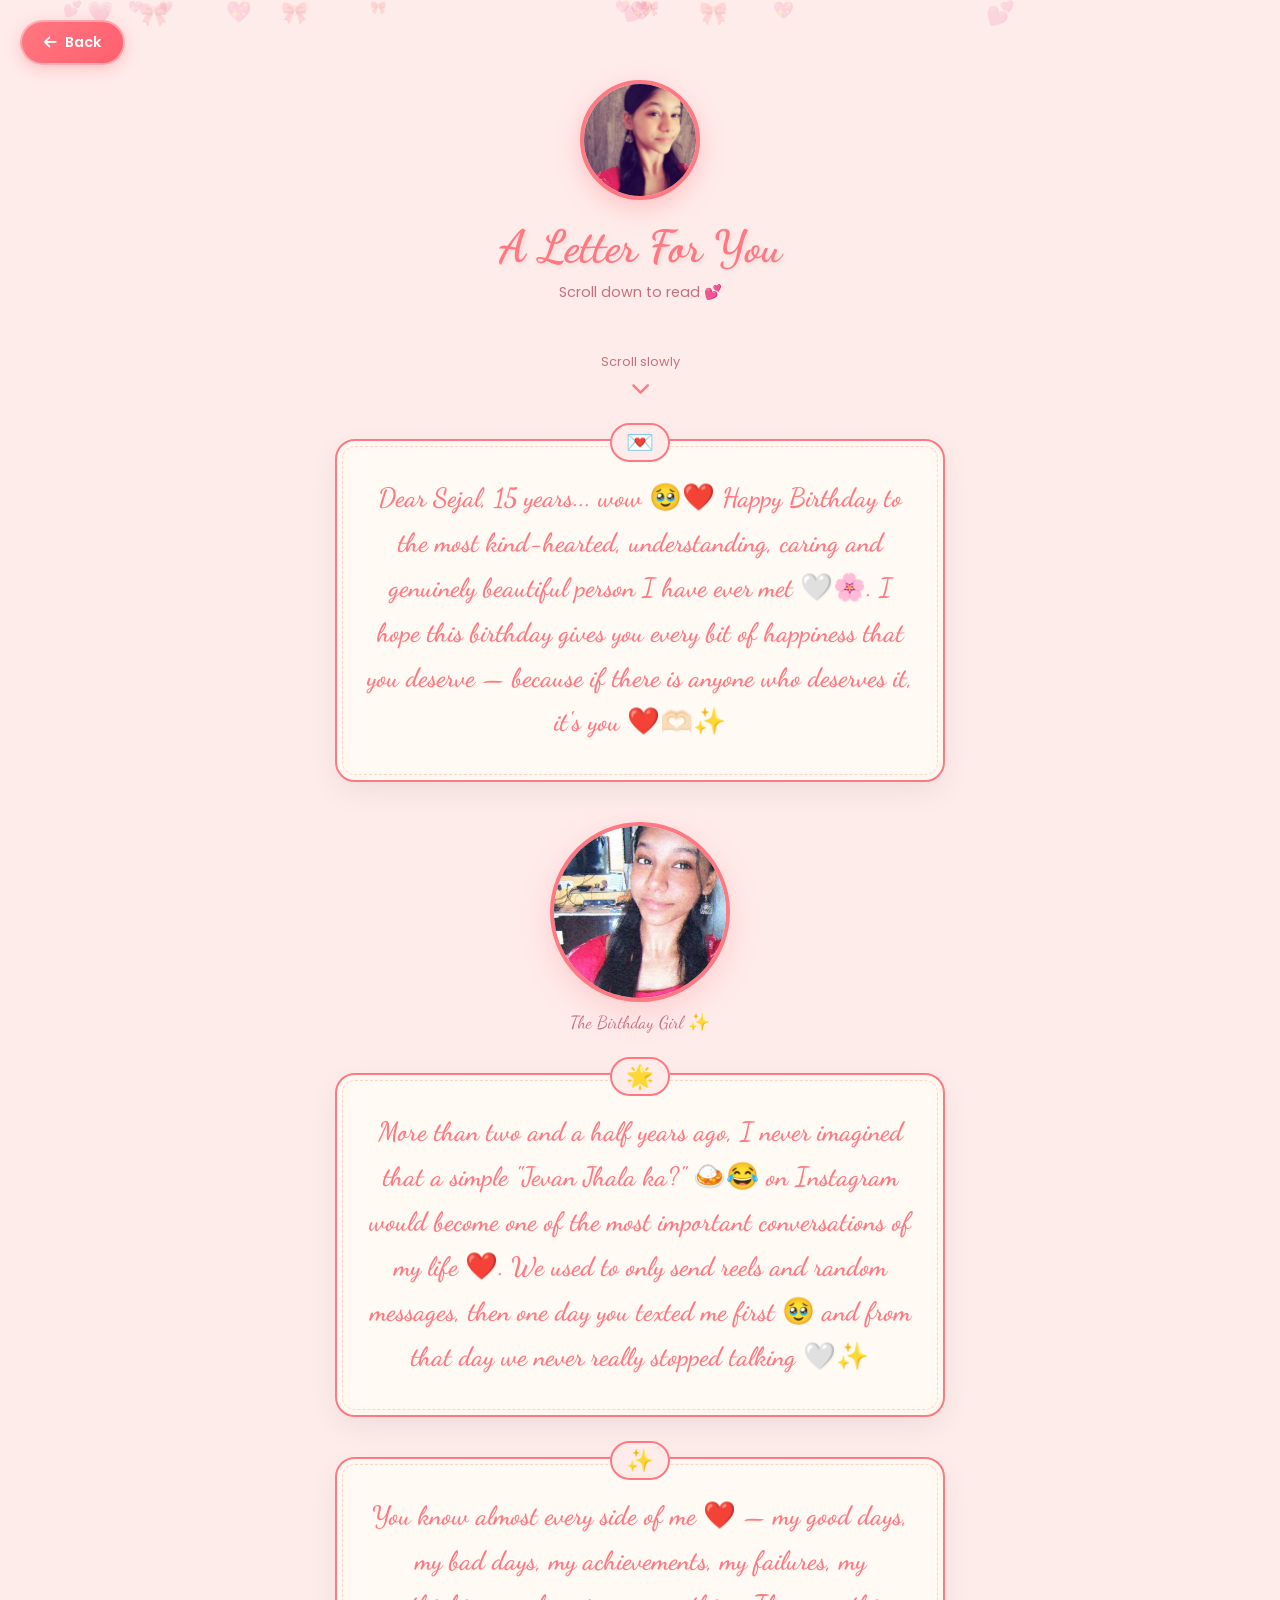
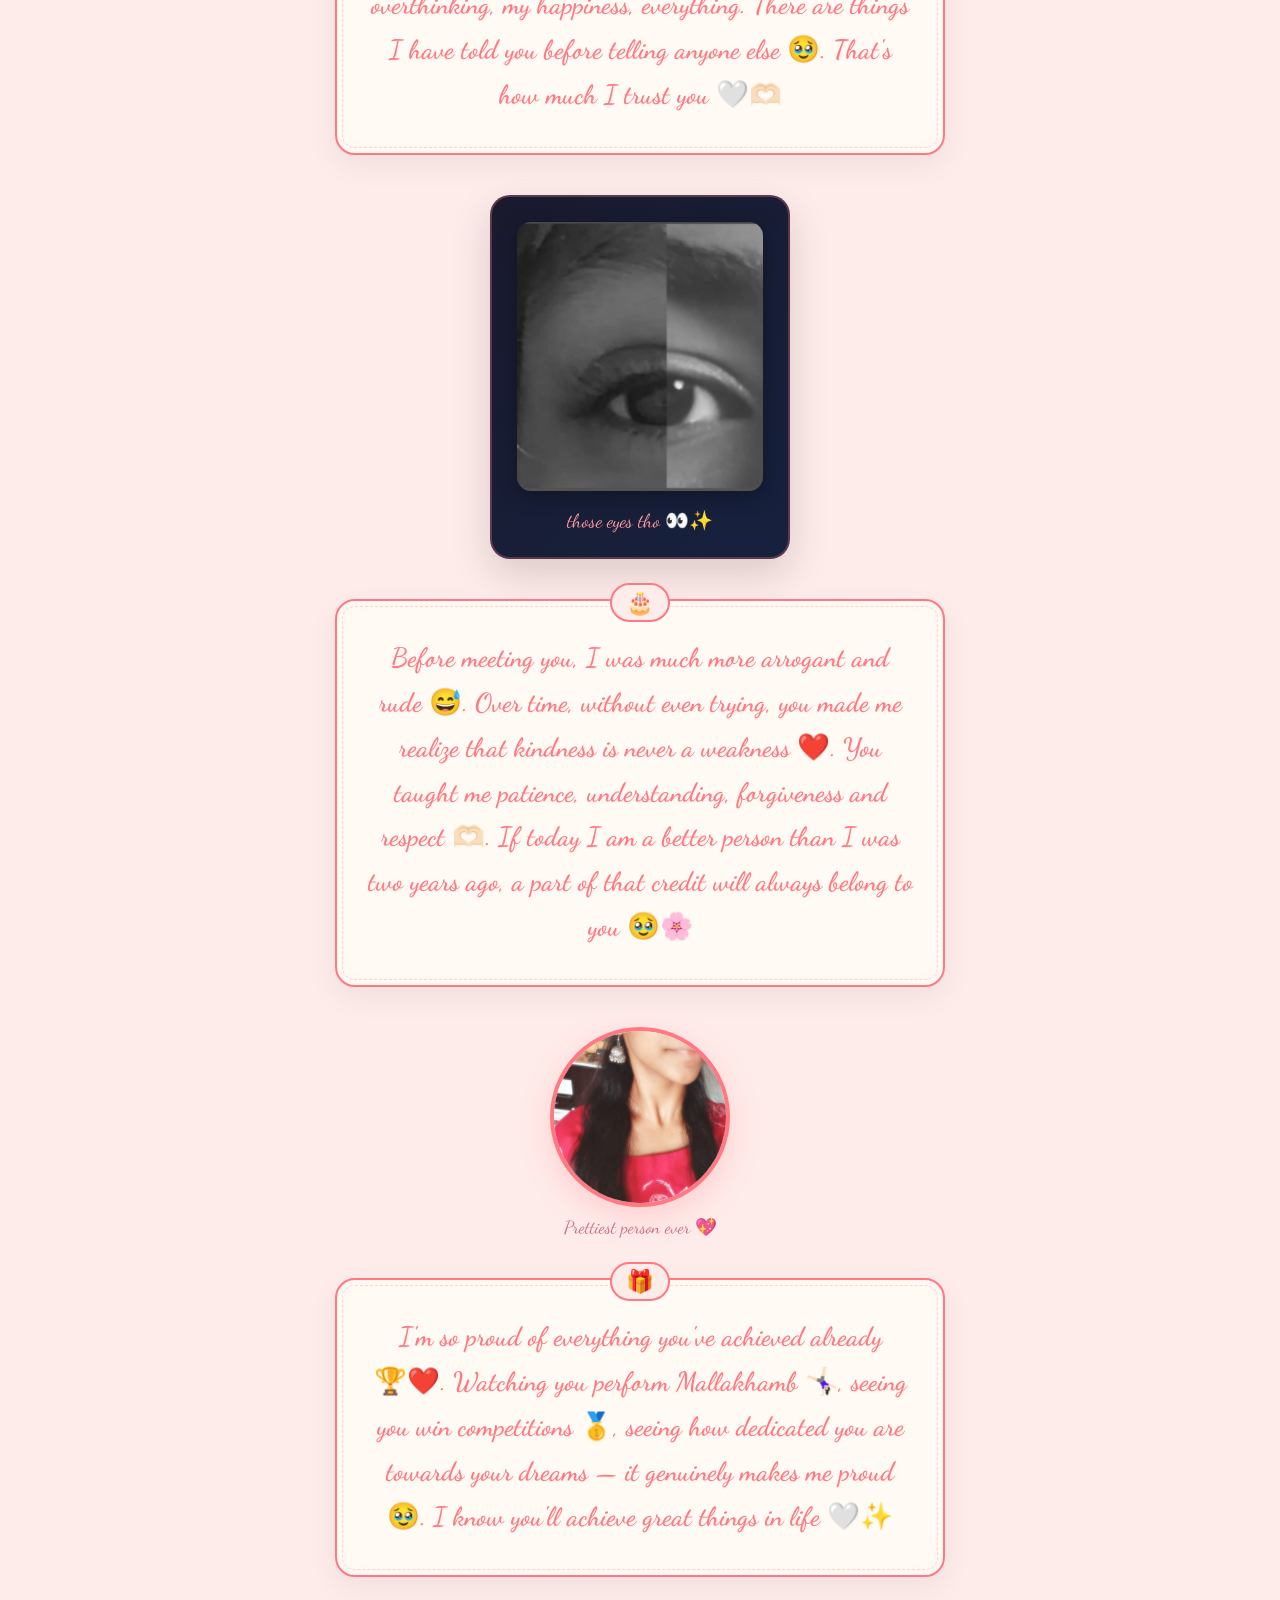
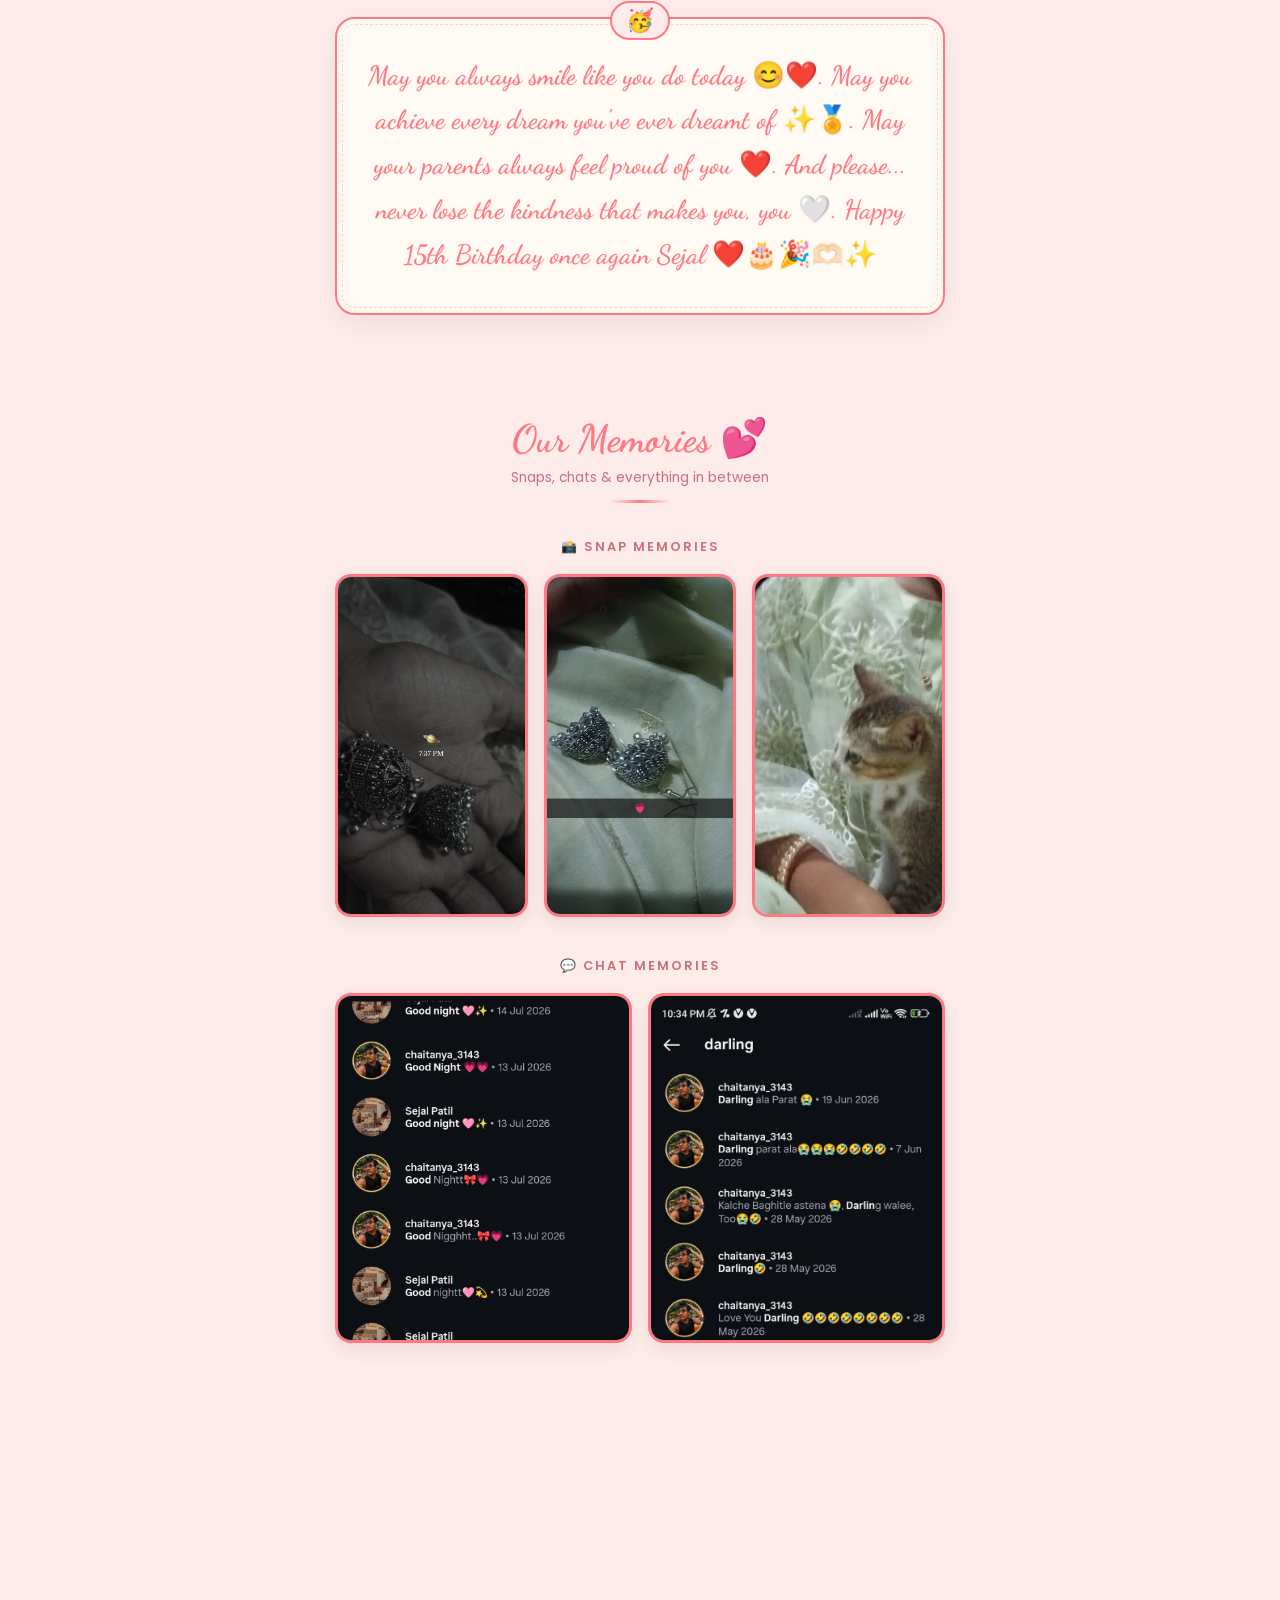
==== letter.html @ d1f0b223 "Add files via upload" ====
<!DOCTYPE html>
<html lang="en">

<head>
    <meta charset="UTF-8">
    <meta name="viewport" content="width=device-width, initial-scale=1.0">
    <meta name="title" content="A Letter For You - Happy Birthday Sejal">
    <meta name="description" content="A heartfelt birthday letter for Sejal">
    <title>A Letter For You 💌</title>
    <link rel="stylesheet" href="https://cdnjs.cloudflare.com/ajax/libs/font-awesome/6.5.1/css/all.min.css"
        integrity="sha512-DTOQO9RWCH3ppGqcWaEA1BIZOC6xxalwEsw9c2QQeAIftl+Vegovlnee1c9QX4TctnWMn13TZye+giMm8e2LwA=="
        crossorigin="anonymous" referrerpolicy="no-referrer" />
    <link
        href="https://fonts.googleapis.com/css2?family=Dancing+Script:wght@500;700&family=Poppins:wght@400;500;600&display=swap"
        rel="stylesheet">
    <style>
        @import url('https://fonts.googleapis.com/css2?family=Coiny&family=Titan+One&display=swap');
        @import url('https://fonts.googleapis.com/css2?family=Nerko+One&family=Sriracha&display=swap');

        * {
            padding: 0;
            margin: 0;
            box-sizing: border-box;
        }

        :root {
            --color-pink: #feecea;
            --color-white: #fff;
            --color-black: #333;
            --color-text-pink: #FF7882;
            --color-heart: #FF7882;
            --color-bg-letter: #fffbf4;
            --color-border: #DACCBF;
        }

        html {
            scroll-behavior: smooth;
        }

        body {
            font-size: 16px;
            margin: 0;
            padding: 0;
            min-height: 100vh;
            background-color: transparent;
            background-image:
                linear-gradient(var(--color-pink), var(--color-pink)),
                linear-gradient(0deg, transparent 24%,
                    rgba(255, 255, 255, 1) 25%, rgba(255, 255, 255, 1) 26%,
                    transparent 27%, transparent 74%,
                    rgba(255, 255, 255, 1) 75%, rgba(255, 255, 255, 1) 76%,
                    transparent 77%, transparent),
                linear-gradient(90deg, transparent 24%,
                    rgba(255, 255, 255, 1) 25%, rgba(255, 255, 255, 1) 26%,
                    transparent 27%, transparent 74%,
                    rgba(255, 255, 255, 1) 75%, rgba(255, 255, 255, 1) 76%,
                    transparent 77%, transparent);
            background-size: 100%, 80px 80px, 80px 80px;
            overflow-x: hidden;
        }

        /* ========== BACK BUTTON ========== */
        .back-btn {
            position: fixed;
            top: 20px;
            left: 20px;
            z-index: 1000;
            display: inline-flex;
            align-items: center;
            gap: 8px;
            padding: 10px 22px;
            background: linear-gradient(135deg, #FF7882, #ff5f6d);
            color: white;
            font-family: 'Poppins', sans-serif;
            font-size: 0.9rem;
            font-weight: 600;
            border-radius: 50px;
            text-decoration: none;
            border: 2px solid rgba(255,255,255,0.4);
            box-shadow: 0 4px 15px rgba(255, 95, 109, 0.3);
            transition: all 0.3s ease;
            backdrop-filter: blur(10px);
        }

        .back-btn:hover {
            transform: scale(1.05) translateX(-3px);
            box-shadow: 0 6px 20px rgba(255, 95, 109, 0.45);
        }

        /* ========== HEADER ========== */
        .letter-header {
            text-align: center;
            padding: 80px 20px 40px;
            opacity: 0;
            transform: translateY(30px);
            animation: fadeInDown 1s 0.3s forwards ease-out;
        }

        @keyframes fadeInDown {
            to {
                opacity: 1;
                transform: translateY(0);
            }
        }

        .letter-header .header-photo {
            width: 120px;
            height: 120px;
            border-radius: 50%;
            overflow: hidden;
            margin: 0 auto 20px;
            border: 4px solid var(--color-text-pink);
            box-shadow: 0 8px 25px rgba(255, 120, 130, 0.35);
        }

        .letter-header .header-photo img {
            width: 100%;
            height: 100%;
            object-fit: cover;
            object-position: center 20%;
        }

        .letter-header h1 {
            font-family: 'Dancing Script', cursive;
            font-size: 2.8rem;
            color: var(--color-text-pink);
            text-shadow: 2px 2px 4px rgba(0, 0, 0, 0.08);
            margin-bottom: 8px;
        }

        .letter-header .subtitle {
            font-family: 'Poppins', sans-serif;
            font-size: 0.9rem;
            color: #c9707a;
            font-weight: 400;
        }

        /* ========== SCROLL INDICATOR ========== */
        .scroll-indicator {
            text-align: center;
            padding: 10px 0 40px;
            opacity: 0;
            animation: fadeInDown 1s 1s forwards;
        }

        .scroll-indicator span {
            font-family: 'Poppins', sans-serif;
            font-size: 0.8rem;
            color: #c9707a;
            display: block;
            margin-bottom: 8px;
        }

        .scroll-indicator i {
            color: var(--color-text-pink);
            font-size: 1.2rem;
            animation: bounceDown 1.5s ease-in-out infinite;
        }

        @keyframes bounceDown {
            0%, 100% { transform: translateY(0); }
            50% { transform: translateY(8px); }
        }

        /* ========== LETTER CONTAINER ========== */
        .letter-container {
            max-width: 650px;
            margin: 0 auto;
            padding: 0 20px 40px;
        }

        /* ========== LETTER PARAGRAPHS ========== */
        .letter-paragraph {
            background: var(--color-bg-letter);
            border: 2px solid var(--color-text-pink);
            border-radius: 20px;
            padding: 35px 30px;
            margin-bottom: 40px;
            position: relative;
            box-shadow:
                inset 0 0 30px rgba(255, 120, 130, 0.04),
                0 10px 30px rgba(0, 0, 0, 0.06);
            outline: 1px dashed rgba(255, 120, 130, 0.3);
            outline-offset: -8px;

            /* Initially hidden */
            opacity: 0;
            transform: translateY(60px) scale(0.95);
            transition: opacity 0.8s cubic-bezier(0.25, 0.46, 0.45, 0.94),
                        transform 0.8s cubic-bezier(0.25, 0.46, 0.45, 0.94);
        }

        .letter-paragraph.visible {
            opacity: 1;
            transform: translateY(0) scale(1);
        }

        .letter-paragraph .para-emoji {
            position: absolute;
            top: -18px;
            left: 50%;
            transform: translateX(-50%);
            background: var(--color-pink);
            padding: 4px 14px;
            border-radius: 50px;
            font-size: 1.4rem;
            border: 2px solid var(--color-text-pink);
        }

        .letter-paragraph .letter-text {
            font-family: 'Dancing Script', cursive;
            font-size: 1.65rem;
            line-height: 1.7;
            color: var(--color-text-pink);
            font-weight: 600;
            text-align: center;
            text-shadow: 1px 1px 2px rgba(0, 0, 0, 0.04);
        }

        /* Individual word reveal within paragraphs */
        .letter-word {
            display: inline-block;
            opacity: 0;
            transform: translateY(15px);
            transition: opacity 0.5s ease, transform 0.5s ease;
        }

        .letter-word.word-visible {
            opacity: 1;
            transform: translateY(0);
        }

        /* ========== INLINE PHOTO (between paragraphs) ========== */
        .letter-photo {
            display: flex;
            justify-content: center;
            align-items: center;
            margin-bottom: 40px;
            opacity: 0;
            transform: translateY(50px) scale(0.9);
            transition: opacity 0.8s ease, transform 0.8s ease;
        }

        .letter-photo.visible {
            opacity: 1;
            transform: translateY(0) scale(1);
        }

        .letter-photo .photo-frame {
            position: relative;
            display: inline-block;
        }

        .letter-photo .photo-circle {
            width: 180px;
            height: 180px;
            border-radius: 50%;
            overflow: hidden;
            border: 4px solid var(--color-text-pink);
            box-shadow: 0 10px 30px rgba(255, 120, 130, 0.25);
        }

        .letter-photo .photo-circle img {
            width: 100%;
            height: 100%;
            object-fit: cover;
            object-position: center 20%;
        }

        .letter-photo .photo-label {
            display: block;
            text-align: center;
            font-family: 'Dancing Script', cursive;
            font-size: 1.1rem;
            color: #c9707a;
            margin-top: 10px;
        }

        /* ========== EYE TREND SPECIAL ========== */
        .eye-trend-section {
            display: flex;
            justify-content: center;
            align-items: center;
            margin-bottom: 40px;
            opacity: 0;
            transform: translateY(50px);
            transition: opacity 0.8s ease, transform 0.8s ease;
        }

        .eye-trend-section.visible {
            opacity: 1;
            transform: translateY(0);
        }

        .eye-trend-card {
            background: linear-gradient(135deg, #1a1a2e, #16213e);
            border-radius: 20px;
            padding: 25px;
            text-align: center;
            border: 2px solid rgba(255, 120, 130, 0.3);
            box-shadow: 0 15px 40px rgba(0, 0, 0, 0.15);
            max-width: 300px;
            width: 100%;
        }

        .eye-trend-card .eye-img {
            width: 100%;
            border-radius: 14px;
            margin-bottom: 14px;
            box-shadow: 0 5px 20px rgba(0, 0, 0, 0.3);
        }

        .eye-trend-card .eye-caption {
            font-family: 'Dancing Script', cursive;
            font-size: 1.2rem;
            color: #ff9a9e;
        }

        /* ========== MEMORIES SECTION ========== */
        .memories-section {
            max-width: 650px;
            margin: 0 auto;
            padding: 20px 20px 40px;
        }

        .memories-title {
            text-align: center;
            margin-bottom: 35px;
            opacity: 0;
            transform: translateY(40px);
            transition: opacity 0.8s ease, transform 0.8s ease;
        }

        .memories-title.visible {
            opacity: 1;
            transform: translateY(0);
        }

        .memories-title h2 {
            font-family: 'Dancing Script', cursive;
            font-size: 2.4rem;
            color: var(--color-text-pink);
            margin-bottom: 6px;
        }

        .memories-title p {
            font-family: 'Poppins', sans-serif;
            font-size: 0.85rem;
            color: #c9707a;
        }

        .memories-title .title-line {
            width: 60px;
            height: 3px;
            background: linear-gradient(90deg, transparent, var(--color-text-pink), transparent);
            margin: 12px auto 0;
            border-radius: 2px;
        }

        /* --- Snap memories row --- */
        .memories-subtitle {
            font-family: 'Poppins', sans-serif;
            font-size: 0.8rem;
            font-weight: 600;
            color: #c9707a;
            text-transform: uppercase;
            letter-spacing: 2px;
            text-align: center;
            margin-bottom: 18px;
            opacity: 0;
            transform: translateY(30px);
            transition: opacity 0.6s ease, transform 0.6s ease;
        }

        .memories-subtitle.visible {
            opacity: 1;
            transform: translateY(0);
        }

        .memories-grid {
            display: grid;
            gap: 16px;
            margin-bottom: 40px;
        }

        .memories-grid.snaps-grid {
            grid-template-columns: repeat(3, 1fr);
        }

        .memories-grid.chats-grid {
            grid-template-columns: repeat(2, 1fr);
        }

        .memory-card {
            border-radius: 16px;
            overflow: hidden;
            border: 3px solid var(--color-text-pink);
            box-shadow: 0 6px 20px rgba(0, 0, 0, 0.08);
            background: white;
            opacity: 0;
            transform: translateY(40px) scale(0.92);
            transition: opacity 0.6s ease, transform 0.6s ease, box-shadow 0.3s ease;
        }

        .memory-card.visible {
            opacity: 1;
            transform: translateY(0) scale(1);
        }

        .memory-card:hover {
            box-shadow: 0 10px 30px rgba(255, 120, 130, 0.25);
            transform: translateY(-4px) scale(1.02);
        }

        .memory-card img {
            width: 100%;
            height: 100%;
            object-fit: cover;
            display: block;
        }

        .memory-card.snap-card {
            aspect-ratio: 9/16;
        }

        .memory-card.chat-card {
            aspect-ratio: auto;
            max-height: 350px;
        }

        .memory-card.chat-card img {
            object-position: top;
        }

        /* ========== CLOSING SECTION ========== */
        .letter-closing {
            text-align: center;
            padding: 20px 0 60px;
            opacity: 0;
            transform: translateY(40px);
            transition: opacity 0.8s ease, transform 0.8s ease;
        }

        .letter-closing.visible {
            opacity: 1;
            transform: translateY(0);
        }

        .letter-closing .heart-divider {
            font-size: 1.6rem;
            color: var(--color-heart);
            margin-bottom: 15px;
            animation: scaleHeart 1s infinite linear;
        }

        @keyframes scaleHeart {
            50% { transform: scale(1.2); }
        }

        .letter-closing .sign-off {
            font-family: 'Dancing Script', cursive;
            font-size: 2rem;
            color: var(--color-text-pink);
            margin-bottom: 8px;
        }

        .letter-closing .sign-name {
            font-family: 'Poppins', sans-serif;
            font-size: 0.9rem;
            color: #c9707a;
            font-weight: 500;
        }

        /* ========== FLOATING DECORATIONS ========== */
        .floating-hearts {
            position: fixed;
            top: 0;
            left: 0;
            width: 100%;
            height: 100%;
            pointer-events: none;
            z-index: 0;
            overflow: hidden;
        }

        .floating-heart {
            position: absolute;
            font-size: 1rem;
            opacity: 0.15;
            animation: floatUp linear infinite;
        }

        @keyframes floatUp {
            0% {
                transform: translateY(100vh) rotate(0deg);
                opacity: 0;
            }
            10% {
                opacity: 0.15;
            }
            90% {
                opacity: 0.15;
            }
            100% {
                transform: translateY(-10vh) rotate(360deg);
                opacity: 0;
            }
        }

        /* ========== PROGRESS BAR ========== */
        .progress-bar {
            position: fixed;
            top: 0;
            left: 0;
            width: 0%;
            height: 3px;
            background: linear-gradient(90deg, #FF7882, #ff5f6d, #ff9a9e);
            z-index: 999;
            transition: width 0.1s linear;
        }

        /* ========== RESPONSIVE ========== */
        @media screen and (max-width: 658px) {
            .letter-header {
                padding: 70px 15px 30px;
            }

            .letter-header h1 {
                font-size: 2.2rem;
            }

            .letter-header .header-photo {
                width: 100px;
                height: 100px;
            }

            .letter-paragraph {
                padding: 30px 22px;
                margin-bottom: 32px;
                border-radius: 16px;
            }

            .letter-paragraph .letter-text {
                font-size: 1.4rem;
                line-height: 1.55;
            }

            .back-btn {
                top: 14px;
                left: 14px;
                padding: 8px 16px;
                font-size: 0.8rem;
            }

            .letter-container {
                padding: 0 14px 30px;
            }

            .letter-photo .photo-circle {
                width: 140px;
                height: 140px;
            }

            .letter-photo .photo-label {
                font-size: 1rem;
            }

            .eye-trend-card {
                max-width: 250px;
                padding: 18px;
            }

            .eye-trend-card .eye-caption {
                font-size: 1.05rem;
            }

            .memories-section {
                padding: 10px 14px 30px;
            }

            .memories-title h2 {
                font-size: 2rem;
            }

            .memories-grid.snaps-grid {
                grid-template-columns: repeat(3, 1fr);
                gap: 10px;
            }

            .memories-grid.chats-grid {
                grid-template-columns: repeat(2, 1fr);
                gap: 10px;
            }

            .memory-card {
                border-width: 2px;
                border-radius: 12px;
            }

            .memory-card.chat-card {
                max-height: 280px;
            }

            .letter-closing .sign-off {
                font-size: 1.7rem;
            }
        }

        @media screen and (max-width: 380px) {
            .letter-paragraph {
                padding: 25px 16px;
            }

            .letter-paragraph .letter-text {
                font-size: 1.25rem;
                line-height: 1.5;
            }

            .letter-photo .photo-circle {
                width: 120px;
                height: 120px;
            }

            .memories-grid.chats-grid {
                grid-template-columns: 1fr;
            }

            .memory-card.chat-card {
                max-height: 300px;
            }
        }
    </style>
</head>

<body>
    <!-- Progress bar -->
    <div class="progress-bar" id="progressBar"></div>

    <!-- Back button -->
    <a href="index.html" class="back-btn" id="back-btn">
        <i class="fa-solid fa-arrow-left"></i>
        <span>Back</span>
    </a>

    <!-- Floating hearts background -->
    <div class="floating-hearts" id="floatingHearts"></div>

    <!-- Header with her photo -->
    <div class="letter-header">
        <div class="header-photo">
            <img src="images/unnamed.jpeg" alt="Sejal">
        </div>
        <h1>A Letter For You</h1>
        <p class="subtitle">Scroll down to read 💕</p>
    </div>

    <!-- Scroll indicator -->
    <div class="scroll-indicator" id="scrollIndicator">
        <span>Scroll slowly</span>
        <i class="fa-solid fa-chevron-down"></i>
    </div>

    <!-- Letter Content -->
    <div class="letter-container" id="letterContainer">

        <div class="letter-paragraph" data-delay="0">
            <div class="para-emoji">💌</div>
            <p class="letter-text">
                Dear Sejal, 15 years... wow 🥹❤️ Happy Birthday to the most kind-hearted, understanding, caring and genuinely beautiful person I have ever met 🤍🌸. I hope this birthday gives you every bit of happiness that you deserve — because if there is anyone who deserves it, it's you ❤️🫶🏻✨
            </p>
        </div>

        <!-- Her photo 1 -->
        <div class="letter-photo reveal-item">
            <div class="photo-frame">
                <div class="photo-circle">
                    <img src="images/image_her1.jpeg" alt="Sejal">
                </div>
                <span class="photo-label">The Birthday Girl ✨</span>
            </div>
        </div>

        <div class="letter-paragraph" data-delay="100">
            <div class="para-emoji">🌟</div>
            <p class="letter-text">
                More than two and a half years ago, I never imagined that a simple "Jevan Jhala ka?" 🍛😂 on Instagram would become one of the most important conversations of my life ❤️. We used to only send reels and random messages, then one day you texted me first 🥹 and from that day we never really stopped talking 🤍✨
            </p>
        </div>

        <div class="letter-paragraph" data-delay="200">
            <div class="para-emoji">✨</div>
            <p class="letter-text">
                You know almost every side of me ❤️ — my good days, my bad days, my achievements, my failures, my overthinking, my happiness, everything. There are things I have told you before telling anyone else 🥹. That's how much I trust you 🤍🫶🏻
            </p>
        </div>

        <!-- Eye trend -->
        <div class="eye-trend-section reveal-item">
            <div class="eye-trend-card">
                <img src="images/eye_trend.jpeg" alt="Eye Trend" class="eye-img">
                <p class="eye-caption">those eyes tho 👀✨</p>
            </div>
        </div>

        <div class="letter-paragraph" data-delay="300">
            <div class="para-emoji">🎂</div>
            <p class="letter-text">
                Before meeting you, I was much more arrogant and rude 😅. Over time, without even trying, you made me realize that kindness is never a weakness ❤️. You taught me patience, understanding, forgiveness and respect 🫶🏻. If today I am a better person than I was two years ago, a part of that credit will always belong to you 🥹🌸
            </p>
        </div>

        <!-- Her photo 2 -->
        <div class="letter-photo reveal-item">
            <div class="photo-frame">
                <div class="photo-circle">
                    <img src="images/image_her2.jpeg" alt="Sejal" style="object-position: center 30%;">
                </div>
                <span class="photo-label">Prettiest person ever 💖</span>
            </div>
        </div>

        <div class="letter-paragraph" data-delay="400">
            <div class="para-emoji">🎁</div>
            <p class="letter-text">
                I'm so proud of everything you've achieved already 🏆❤️. Watching you perform Mallakhamb 🤸🏻‍♀️, seeing you win competitions 🥇, seeing how dedicated you are towards your dreams — it genuinely makes me proud 🥹. I know you'll achieve great things in life 🤍✨
            </p>
        </div>

        <div class="letter-paragraph" data-delay="500">
            <div class="para-emoji">🥳</div>
            <p class="letter-text">
                May you always smile like you do today 😊❤️. May you achieve every dream you've ever dreamt of ✨🏅. May your parents always feel proud of you ❤️. And please... never lose the kindness that makes you, you 🤍. Happy 15th Birthday once again Sejal ❤️🎂🎉🫶🏻✨
            </p>
        </div>

    </div>

    <!-- ========== MEMORIES SECTION ========== -->
    <div class="memories-section" id="memoriesSection">

        <div class="memories-title reveal-item">
            <h2>Our Memories 💕</h2>
            <p>Snaps, chats & everything in between</p>
            <div class="title-line"></div>
        </div>

        <!-- Snaps -->
        <p class="memories-subtitle reveal-item">📸 Snap Memories</p>
        <div class="memories-grid snaps-grid">
            <div class="memory-card snap-card reveal-item">
                <img src="images/snap1.jpeg" alt="Snap memory">
            </div>
            <div class="memory-card snap-card reveal-item">
                <img src="images/snap2.jpeg" alt="Snap memory">
            </div>
            <div class="memory-card snap-card reveal-item">
                <img src="images/snap3.jpeg" alt="Snap memory">
            </div>
        </div>

        <!-- Chats -->
        <p class="memories-subtitle reveal-item">💬 Chat Memories</p>
        <div class="memories-grid chats-grid">
            <div class="memory-card chat-card reveal-item">
                <img src="images/chat1.jpeg" alt="Chat memory">
            </div>
            <div class="memory-card chat-card reveal-item">
                <img src="images/chat2.jpeg" alt="Chat memory">
            </div>
            <div class="memory-card chat-card reveal-item">
                <img src="images/chat3.jpeg" alt="Chat memory">
            </div>
            <div class="memory-card chat-card reveal-item">
                <img src="images/chat4.jpeg" alt="Chat memory">
            </div>
        </div>

    </div>

    <!-- Closing -->
    <div class="letter-closing" id="letterClosing">
        <div class="heart-divider">
            <i class="fa-solid fa-heart"></i>
            <i class="fa-solid fa-heart"></i>
            <i class="fa-solid fa-heart"></i>
        </div>
        <p class="sign-off">Take care of yourself, small girl 😭🤏❤️</p>
        <p class="sign-name">— Your annoying best friend ❤️🥹🫶🏻🤍</p>
    </div>

    <script>
        // ============ FLOATING HEARTS ============
        const heartsContainer = document.getElementById('floatingHearts');
        const heartEmojis = ['💗', '💖', '💕', '💛', '🌸', '✨', '🎀'];

        for (let i = 0; i < 15; i++) {
            const heart = document.createElement('div');
            heart.classList.add('floating-heart');
            heart.textContent = heartEmojis[Math.floor(Math.random() * heartEmojis.length)];
            heart.style.left = Math.random() * 100 + '%';
            heart.style.animationDuration = (12 + Math.random() * 18) + 's';
            heart.style.animationDelay = (Math.random() * 10) + 's';
            heart.style.fontSize = (0.7 + Math.random() * 0.8) + 'rem';
            heartsContainer.appendChild(heart);
        }

        // ============ PROGRESS BAR ============
        const progressBar = document.getElementById('progressBar');

        window.addEventListener('scroll', () => {
            const scrollTop = window.scrollY;
            const docHeight = document.documentElement.scrollHeight - window.innerHeight;
            const scrollPercent = docHeight > 0 ? (scrollTop / docHeight) * 100 : 0;
            progressBar.style.width = scrollPercent + '%';
        });

        // ============ SCROLL REVEAL: PARAGRAPHS ============
        const paragraphs = document.querySelectorAll('.letter-paragraph');
        const closing = document.getElementById('letterClosing');
        const scrollIndicator = document.getElementById('scrollIndicator');

        function wrapWordsInSpans(paragraph) {
            const textEl = paragraph.querySelector('.letter-text');
            if (!textEl || textEl.dataset.wrapped) return;

            const text = textEl.innerHTML;
            const words = text.split(/(\s+)/);
            let html = '';
            let wordIndex = 0;

            words.forEach(word => {
                const trimmed = word.trim();
                if (trimmed === '') {
                    html += word;
                } else {
                    html += `<span class="letter-word" style="transition-delay: ${wordIndex * 60}ms">${word}</span>`;
                    wordIndex++;
                }
            });

            textEl.innerHTML = html;
            textEl.dataset.wrapped = 'true';
        }

        function revealWords(paragraph) {
            const words = paragraph.querySelectorAll('.letter-word');
            words.forEach(word => {
                word.classList.add('word-visible');
            });
        }

        // Wrap all words on load
        paragraphs.forEach(wrapWordsInSpans);

        // ============ UNIFIED INTERSECTION OBSERVER ============
        const revealObserverOptions = {
            root: null,
            rootMargin: '0px 0px -60px 0px',
            threshold: 0.1
        };

        const revealObserver = new IntersectionObserver((entries) => {
            entries.forEach(entry => {
                if (entry.isIntersecting) {
                    const el = entry.target;
                    const delay = parseInt(el.dataset.delay) || 0;

                    setTimeout(() => {
                        el.classList.add('visible');

                        // If it's a letter paragraph, reveal words
                        if (el.classList.contains('letter-paragraph')) {
                            setTimeout(() => revealWords(el), 300);
                        }
                    }, delay);

                    revealObserver.unobserve(el);
                }
            });
        }, revealObserverOptions);

        // Observe letter paragraphs
        paragraphs.forEach(para => revealObserver.observe(para));

        // Observe all generic reveal items (photos, eye trend, memories, etc.)
        document.querySelectorAll('.reveal-item').forEach(item => {
            revealObserver.observe(item);
        });

        // Observe closing section
        revealObserver.observe(closing);

        // Hide scroll indicator after first scroll
        let hasScrolled = false;
        window.addEventListener('scroll', () => {
            if (!hasScrolled && window.scrollY > 50) {
                hasScrolled = true;
                scrollIndicator.style.opacity = '0';
                scrollIndicator.style.transition = 'opacity 0.5s ease';
            }
        });
    </script>
</body>

</html>
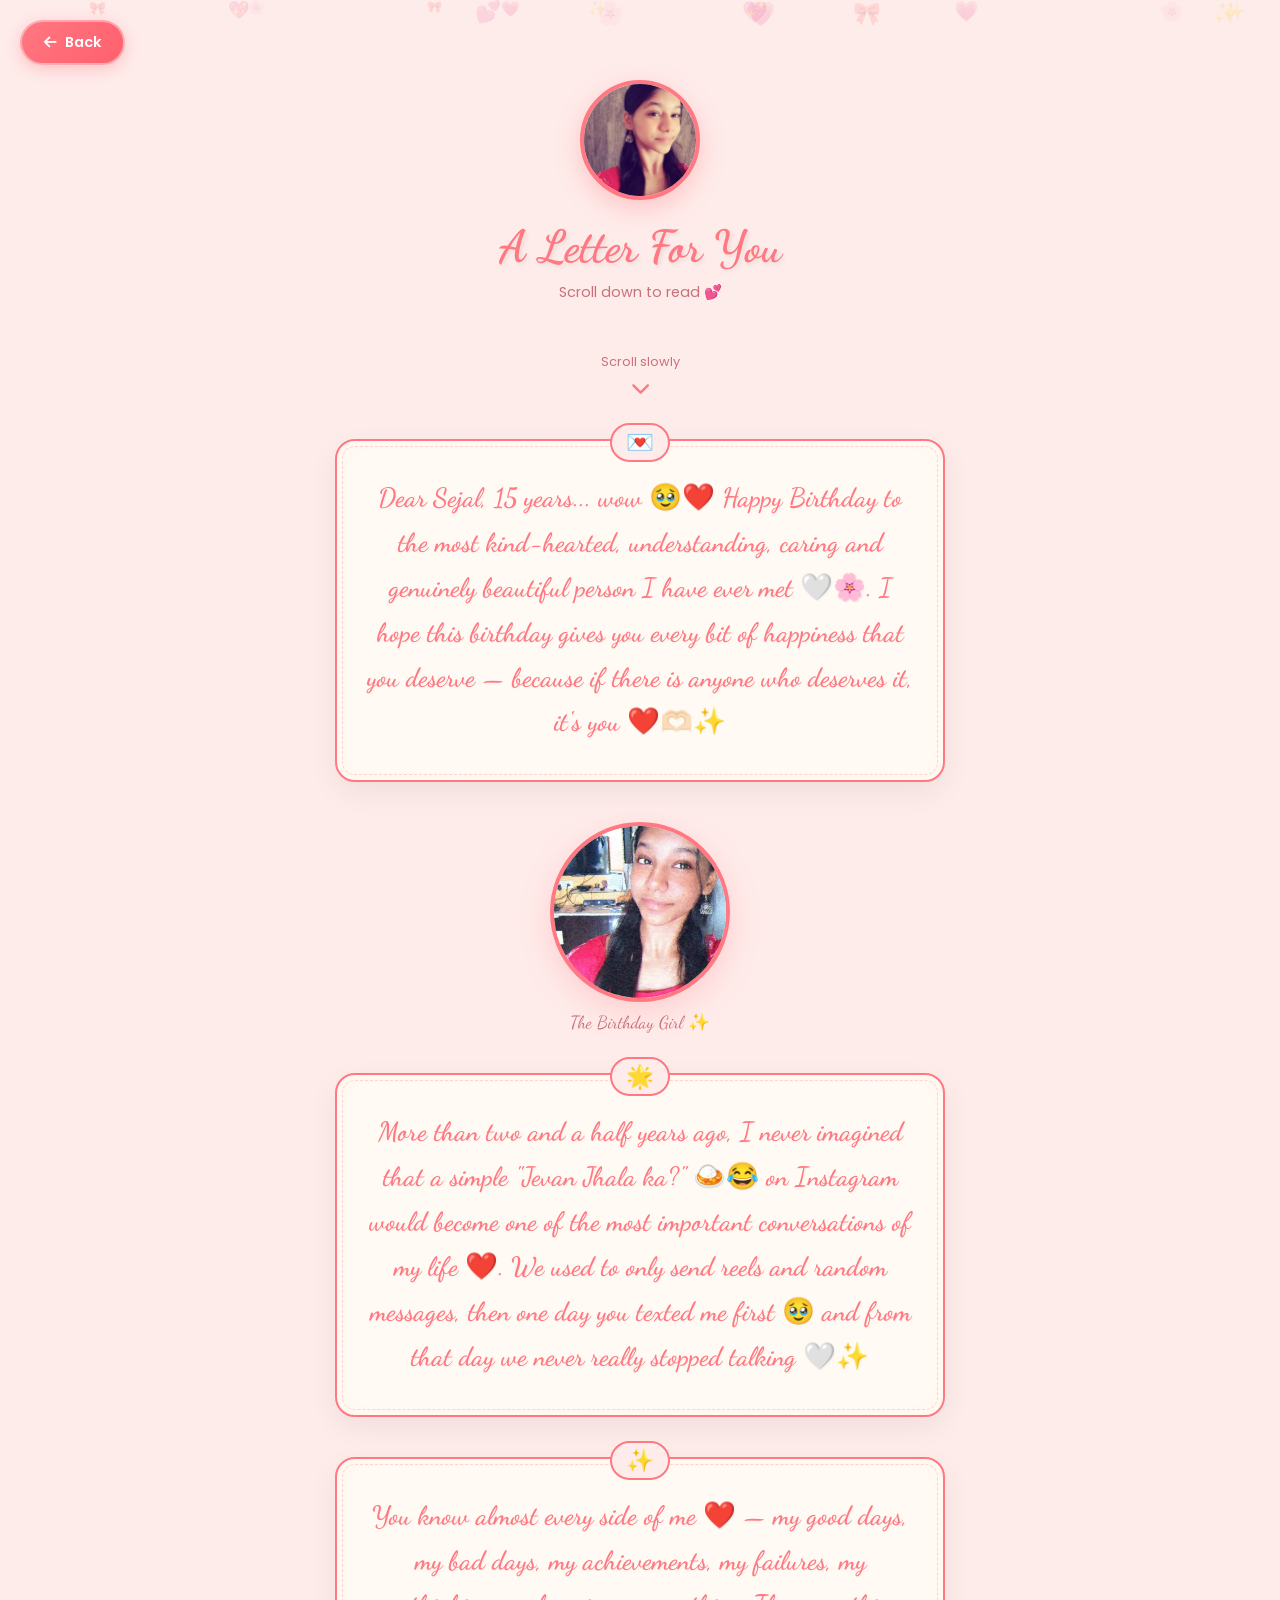
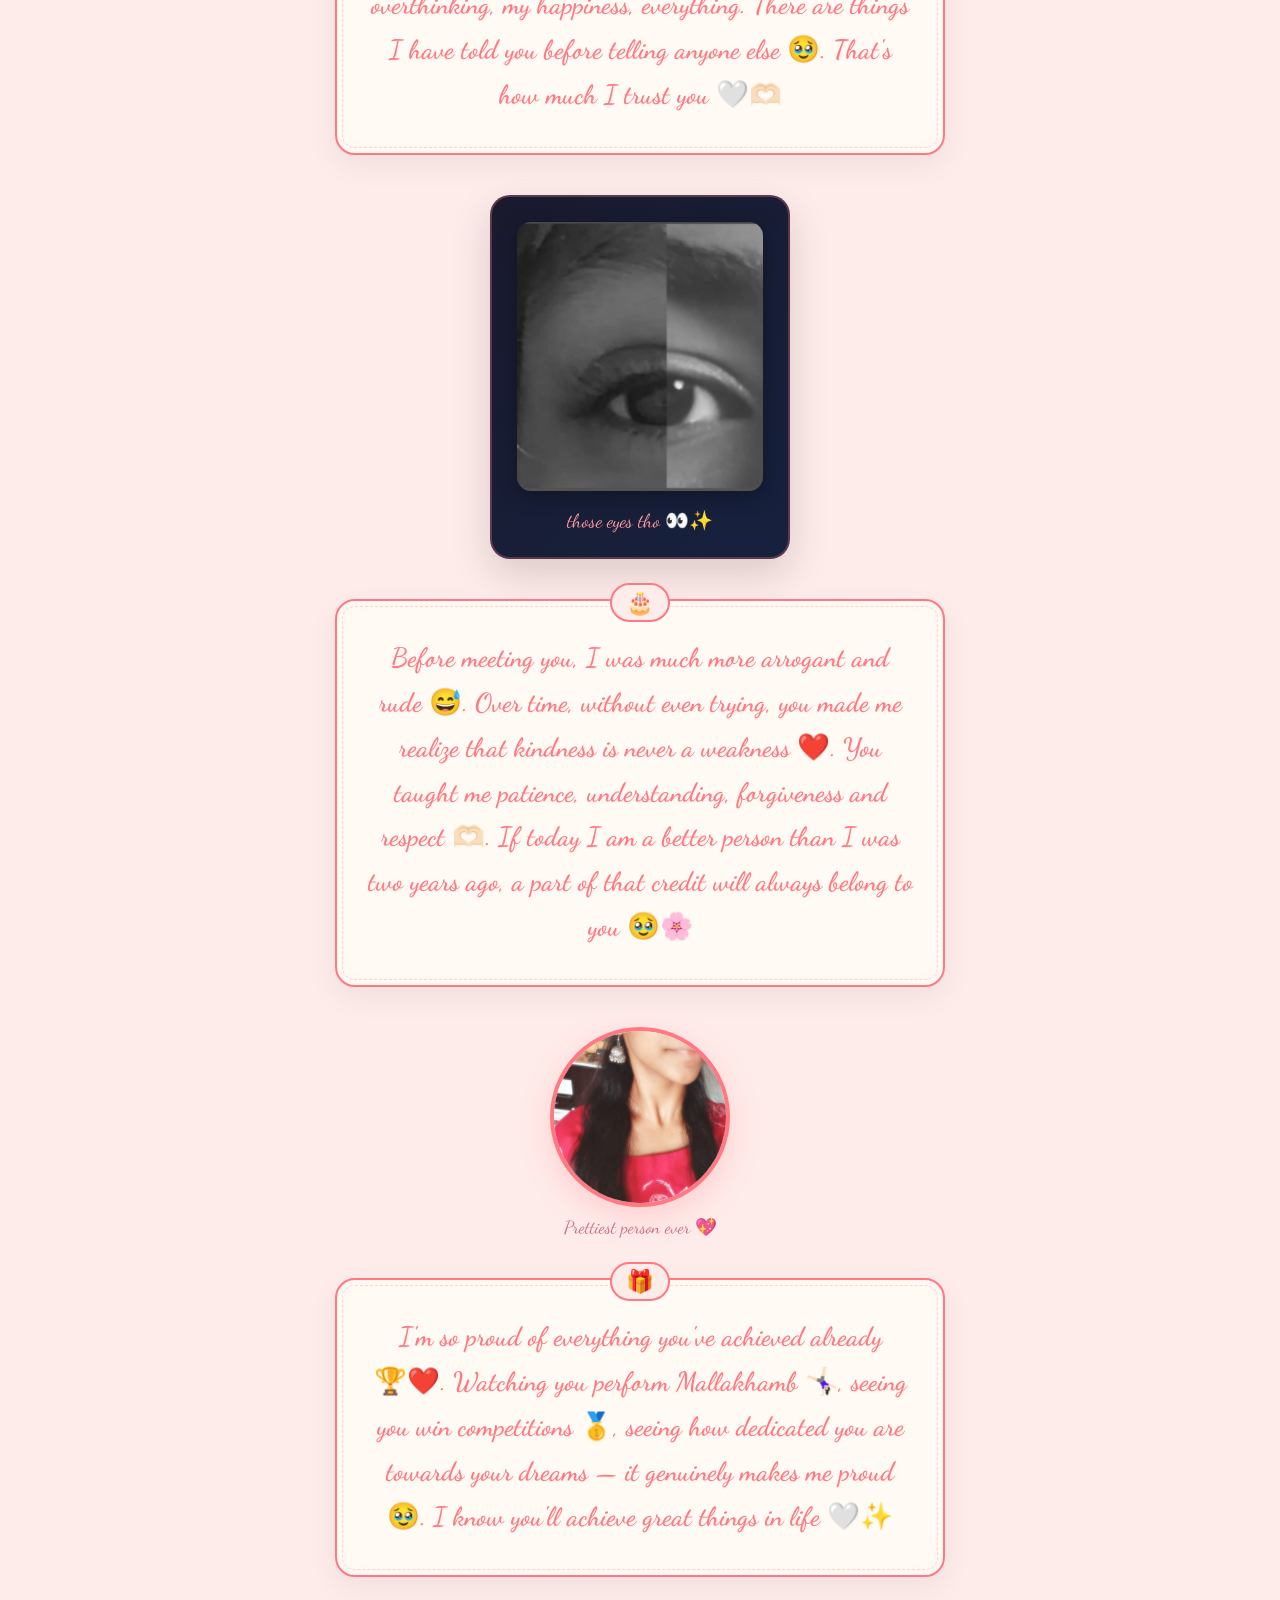
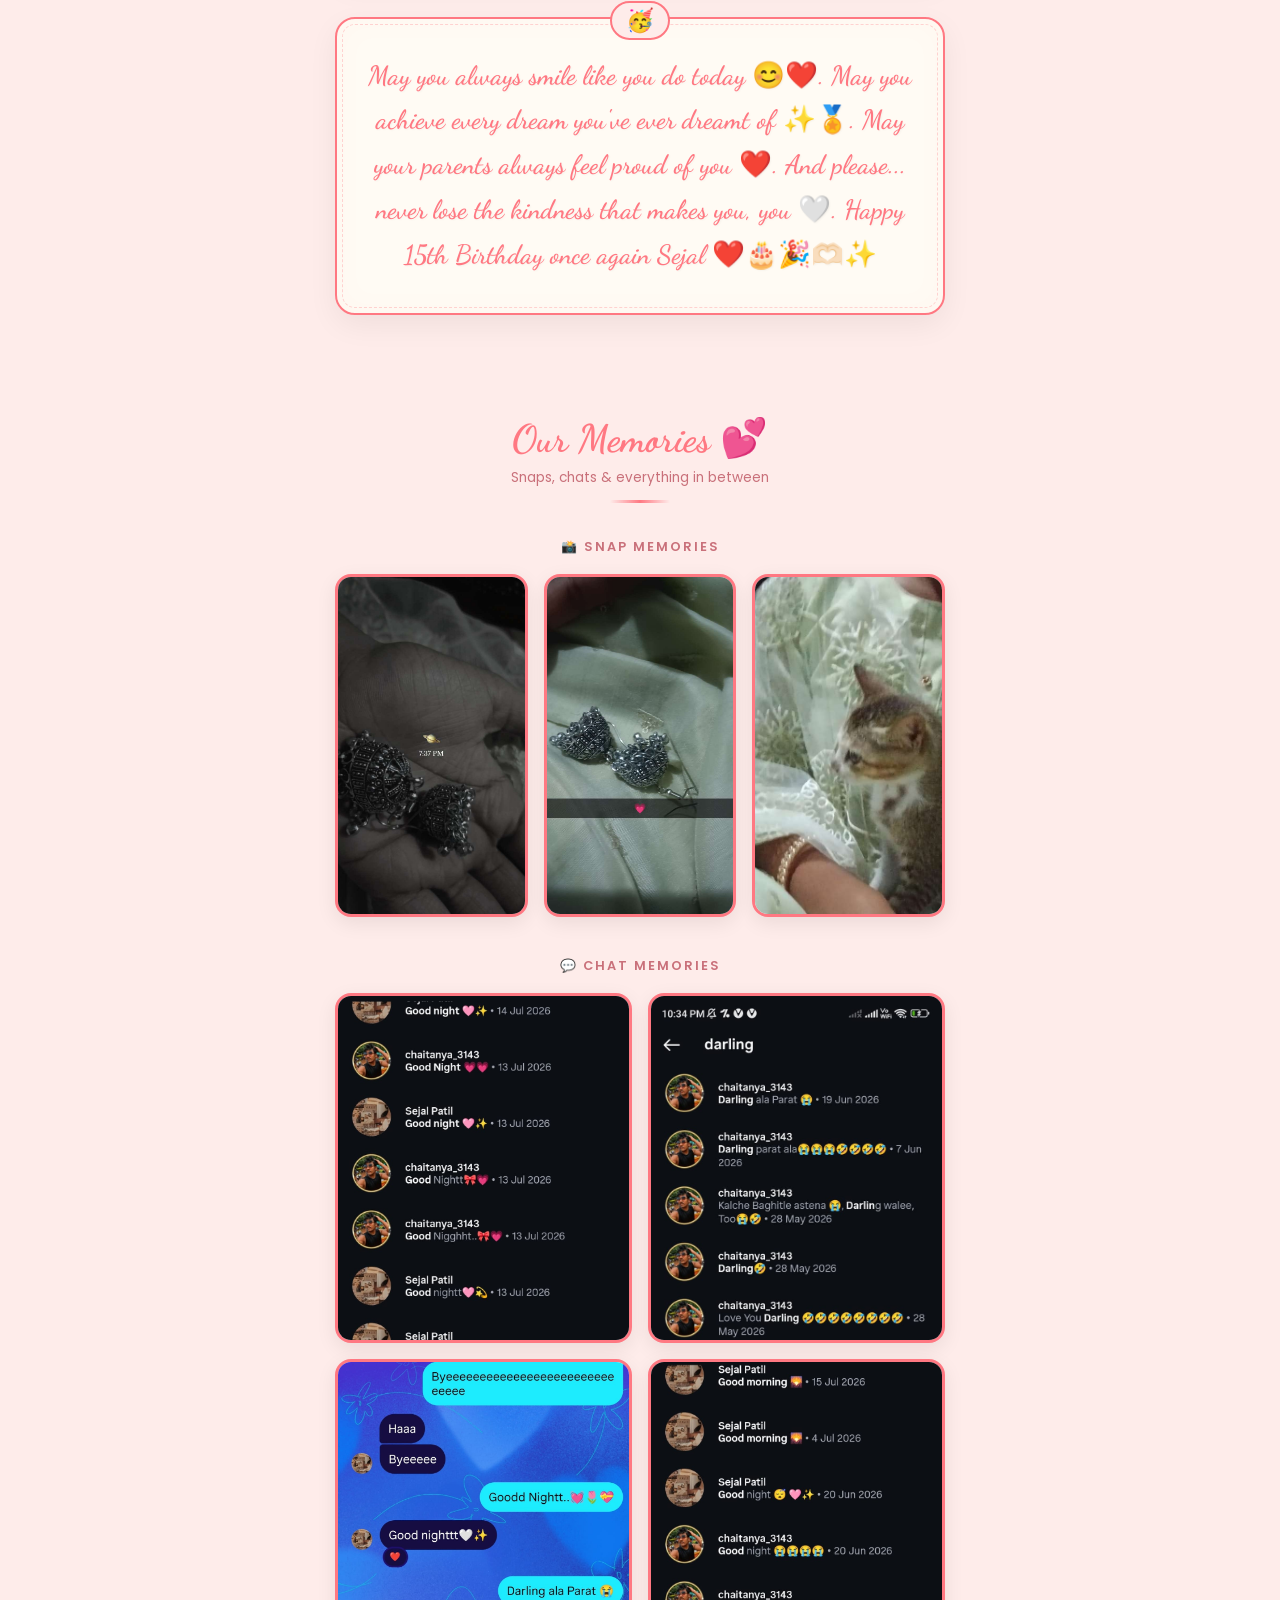
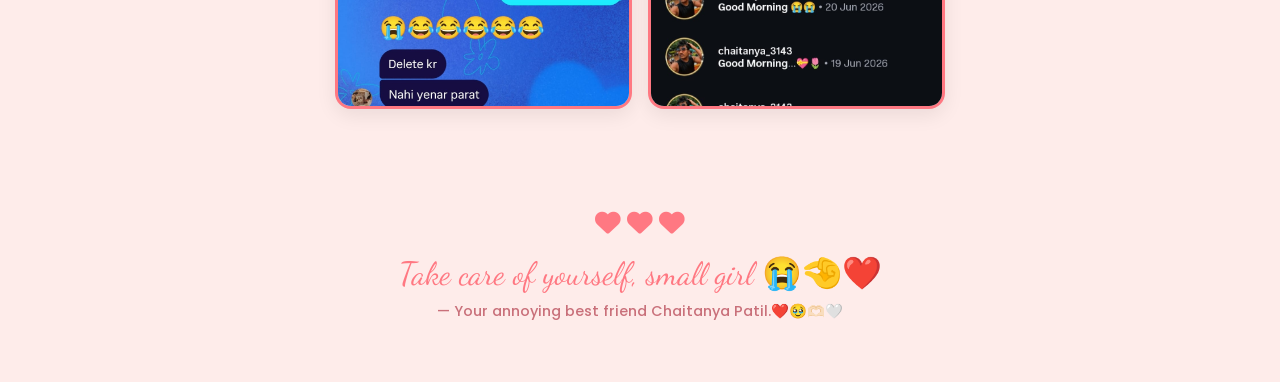
==== commit 1c9cec7b: "letter.html" ====
--- a/letter.html
+++ b/letter.html
@@ -785,7 +785,7 @@
             <i class="fa-solid fa-heart"></i>
         </div>
         <p class="sign-off">Take care of yourself, small girl 😭🤏❤️</p>
-        <p class="sign-name">— Your annoying best friend ❤️🥹🫶🏻🤍</p>
+        <p class="sign-name">— Your annoying best friend Chaitanya Patil.❤️🥹🫶🏻🤍</p>
     </div>
 
     <script>
